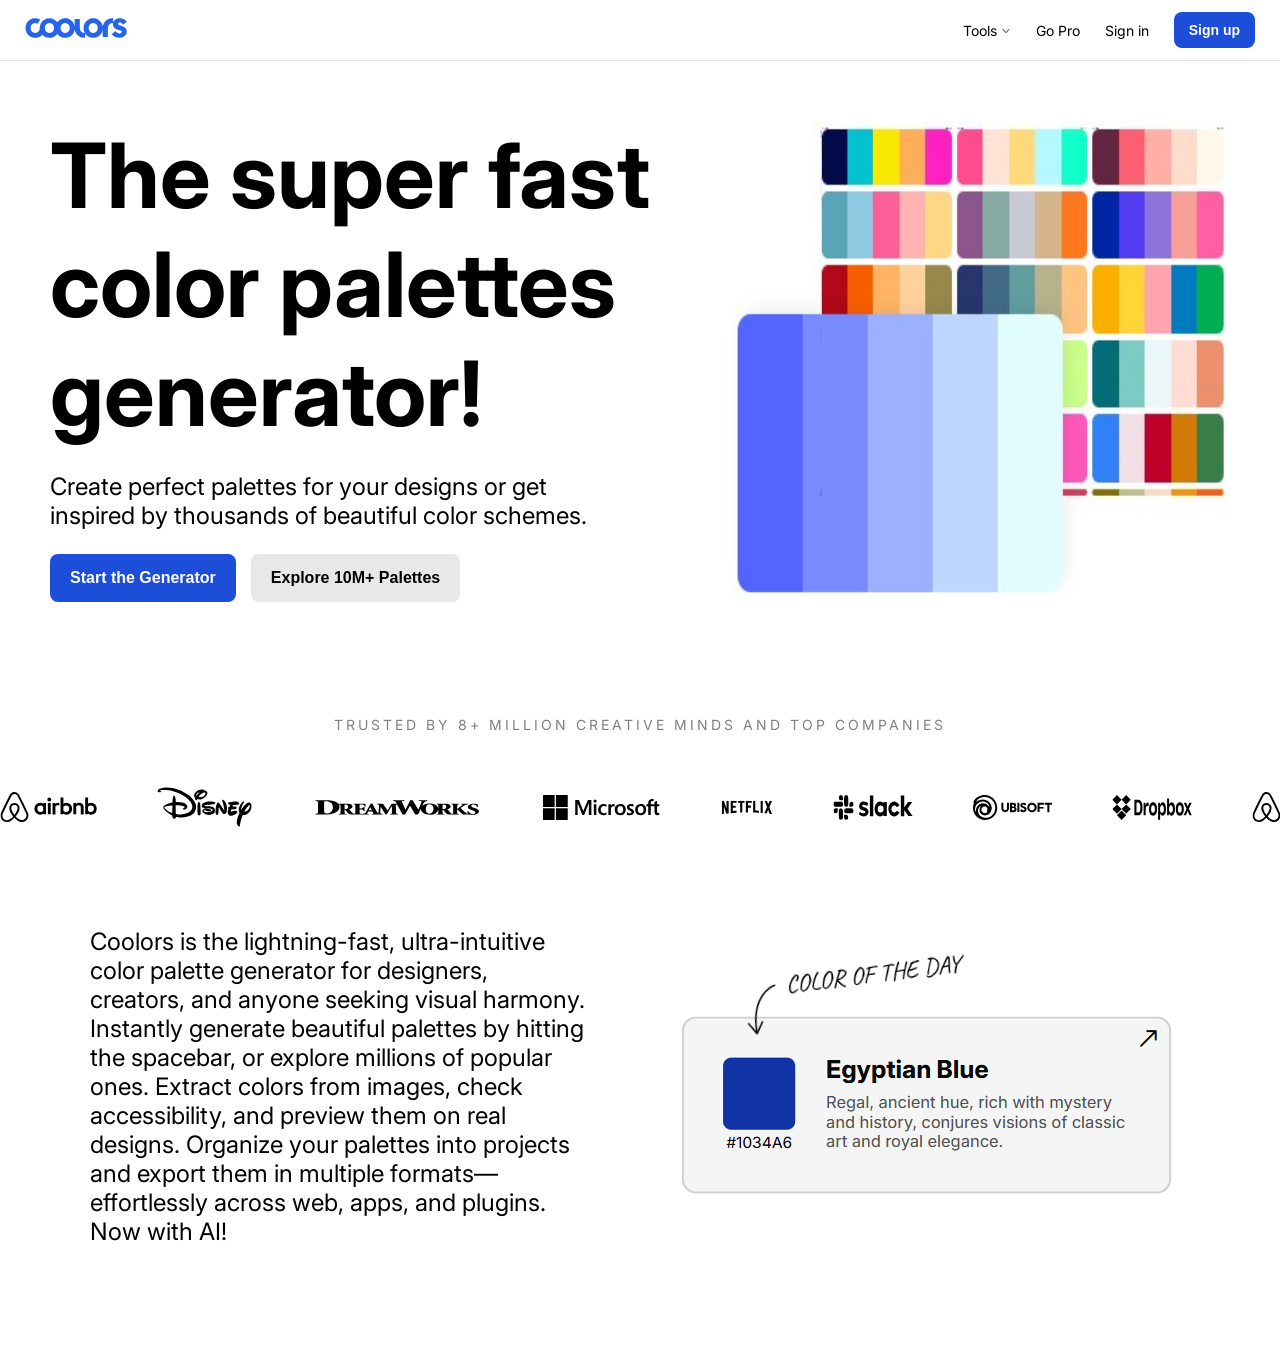
==== index.html @ 2a9045c5 "assignment continuation" ====
<!DOCTYPE html>
<html lang="en">


<head>
    <title>Coolors - The super fast color palettes generator!</title>
    <link rel="stylesheet" href="./style.css" >
    <link rel="preconnect" href="https://fonts.googleapis.com">
<link rel="preconnect" href="https://fonts.gstatic.com" crossorigin>
<link href="https://fonts.googleapis.com/css2?family=Inter:ital,opsz,wght@0,14..32,100..900;1,14..32,100..900&display=swap" rel="stylesheet">
</head>


<body>

 <!-- Header -->
    <header> 
        <div class="logo"> <img src="./images/logo.svg" alt="logo" > </div>
        <div class="navs">
            <nav> Tools  <img class="down" src="./images/down-arrow.png" width="10xp"> </nav>
            <nav> Go Pro </nav>
            <nav> Sign in </nav>
            <button> Sign up </button>
        </div>
        <img class="hamburger" src="./icons/hamburger.png" alt="hamburger">
    </header>
<!-- Header -->


<!-- Hero Section -->
    <main>
        <section class="herosection">
            <div class="herotext">
                <h1> The super fast <br>
                color palettes <br>
                generator! </h1>
                <p> Create perfect palettes for your designs or get <br> 
                inspired by thousands of beautiful color schemes. </p>
                <div class="herobutton">
                <button class="activebutton"> Start the Generator </button>
                <button class="inactivebutton"> Explore 10M+ Palettes </button>
                </div> 
            </div>
            <div class="heroimage">
                <img src="./images/hero.jpg" alt="Hero image">
            </div>
        </section>
<!-- Hero Section -->


<!-- Partners -->
    <div class="heading">
                <p> TRUSTED BY 8+ MILLION CREATIVE MINDS AND TOP COMPANIES </p>
            </div>
    <div class="brands">
                <img src="./images/airbnb.svg" alt="airbnb" width="100px" height="30px">
                <img src="./images/disney.svg" alt="disney" width="100px" height="40px">
                <img src="./images/dreamwork.svg" alt="dreamwork" width="170px" height="40px">
                <img src="./images/microsoft.svg" alt="microsoft" width="120px" height="25px">
                <img src="./images/netflix.svg" alt="netflix" width="80px" height="25px">
                <img src="./images/slack.svg" alt="slack" width="80px" height="25px">
                <img src="./images/ubisoft.svg" alt="ubisoft" width="80px" height="25px">
                <img src="./images/dropbox.svg" alt="dropbox" width="80px" height="25px">
                <img src="./images/airbnb.svg" alt="airbnb" width="100px" height="30px">
                <img src="./images/disney.svg" alt="disney" width="100px" height="40px">
                <img src="./images/dreamwork.svg" alt="dreamwork" width="170px" height="40px">
                <img src="./images/microsoft.svg" alt="microsoft" width="120px" height="25px">
                <img src="./images/netflix.svg" alt="netflix" width="80px" height="25px">
                <img src="./images/slack.svg" alt="slack" width="80px" height="25px">
                <img src="./images/ubisoft.svg" alt="ubisoft" width="80px" height="25px">
                <img src="./images/dropbox.svg" alt="dropbox" width="80px" height="25px">
            </div>
    <div class="body">
                <div class="bodytext">
                    Coolors is the lightning-fast, ultra-intuitive color palette generator for designers, creators, and anyone seeking visual harmony. Instantly generate beautiful palettes by hitting the spacebar, or explore millions of popular ones. Extract colors from images, check accessibility, and preview them on real designs. Organize your palettes into projects and export them in multiple formats—effortlessly across web, apps, and plugins. Now with AI!
                </div>
                <div class="bodyimage">
                    <img src="./images/partnersimage.png">
                </div>
             </div>


        <!-- <section class="partners">
          
            <div>
                OUR TOOLS, LOVED BY MILLIONS
            </div>
        </section>



    </main>  -->










</body>

</html>
---- style.css ----
body{
    margin: 0;
    font-family: "Inter", sans-serif;
}


/* HEADER */
header{
    /* background-color: green; */
    display: flex;
    justify-content: space-between;
    padding: 12px 25px;
    align-items: center;
    border-bottom: 1px solid #e5e5e5;
}

.logo{
    width: 120px;
}

.navs{
    /* background-color: black; */
    display: flex;
    gap: 25px;
    cursor: pointer;
    align-items: center;
    font-size: 14px;
}

button{
padding: 10px 15px;
font-size: 14px;
border-radius: 8px;
border: none;
color: white;
background-color: #1D4ED8;
cursor: pointer;
font-weight: 600;
}

.hamburger{
    width: 20px;
    display: none;
}

@media (max-width: 500px)
{
  .navs {display: none;}
  .hamburger {display: block;}
}
/* HEADER */


/* HERO SECTION */
.herosection{
    display: flex;
    justify-content: center;
    gap: 80px;
    align-content: center;
    margin: 60px 0;
    flex-wrap: wrap;
}

.herotext{
    gap: 20px;
    /* background-color: red; */


    h1{ font-size: 90px;
    margin: 0;}

    p{
        font-size: 24px;}

    .herobutton {
    display: flex;
    gap: 15px;}

    .activebutton{
    padding: 15px 20px;
    font-weight: bold;
    font-size: 16px; }

    .inactivebutton{
    padding: 15px 20px;
    font-weight: bold;
    font-size: 16px;
    background-color: #E8E8E8;
    color: black;}
}

.heroimage{
    width: 500px;
    background-color: black;

    img{
        width: 100%;
        display: block;
        height: 100%;
    }
}

@media (max-width: 500px)
{
    .herotext{ 
        text-align: left;
        h1{ 
            font-size: 58px;
            line-height: 0.9;
            font-weight: 900;}
        p{ font-size: 16px; line-height: 1.3;}
    }
    .heroimage{ 
        width: 550px;
        margin: 30px;}
}
/* HERO SECTION */ 


/* PARTNERS SECTION */
.heading{
    font-size: 14px;
    margin: 100px 0 40px 0;
    /* background-color: red; */
    display: flex;
    justify-content: center;
    letter-spacing: 3px;
    color: #808080;
}
@media (max-width: 500px)
{
    .headingtext{
        font-size: 8px;
        letter-spacing: 2px;}
}

.brands {
    display: flex;
    align-items: center;
    /* background-color: red; */
    gap: 60px;
    overflow-x: scroll;
}

.body{
    display: flex;
    justify-content: center;
    align-items: center;
    gap: 80px;
    margin: 100px 90px;

    
    .bodytext {
        width: 700px;
        font-size: 24px;
       }

}
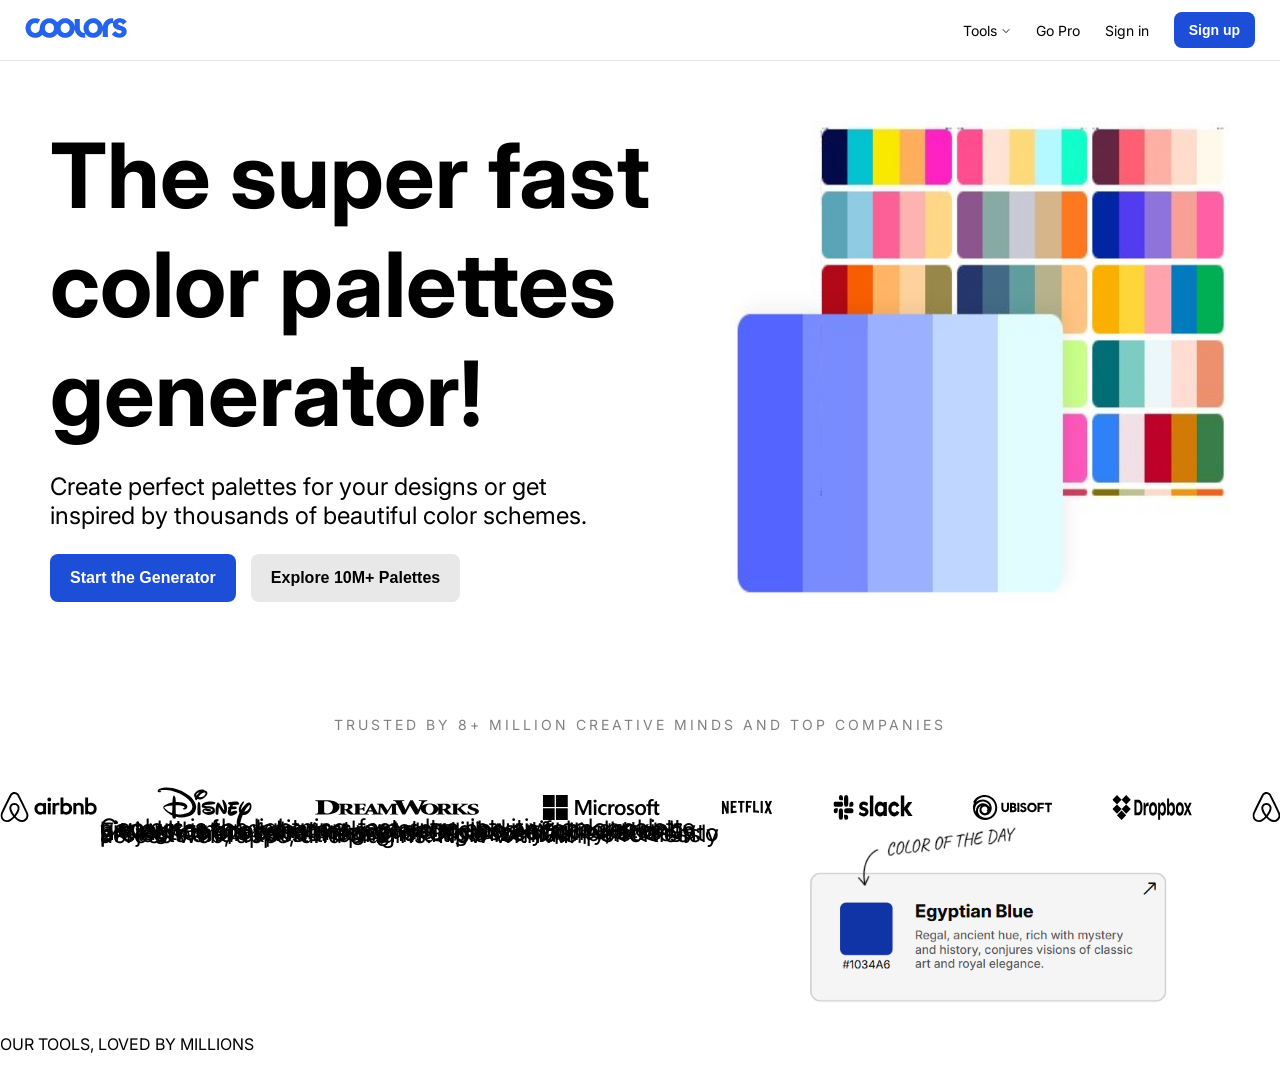
==== commit 2105d8e3: "continuation" ====
--- a/index.html
+++ b/index.html
@@ -70,17 +70,18 @@
                 <img src="./images/ubisoft.svg" alt="ubisoft" width="80px" height="25px">
                 <img src="./images/dropbox.svg" alt="dropbox" width="80px" height="25px">
             </div>
-    <div class="body">
-                <div class="bodytext">
+    <div class="partnersbody">
+                <div class="pbtext">
                     Coolors is the lightning-fast, ultra-intuitive color palette generator for designers, creators, and anyone seeking visual harmony. Instantly generate beautiful palettes by hitting the spacebar, or explore millions of popular ones. Extract colors from images, check accessibility, and preview them on real designs. Organize your palettes into projects and export them in multiple formats—effortlessly across web, apps, and plugins. Now with AI!
                 </div>
-                <div class="bodyimage">
+                <div class="pbimage">
                     <img src="./images/partnersimage.png">
                 </div>
              </div>
-
-
-        <!-- <section class="partners">
+     <div class="bottom text">
+                <p>OUR TOOLS, LOVED BY MILLIONS</p>
+            </div>
+<!-- <section class="partners">
           
             <div>
                 OUR TOOLS, LOVED BY MILLIONS
--- a/style.css
+++ b/style.css
@@ -127,9 +127,10 @@
     letter-spacing: 3px;
     color: #808080;
 }
+
 @media (max-width: 500px)
 {
-    .headingtext{
+    .heading{
         font-size: 8px;
         letter-spacing: 2px;}
 }
@@ -142,17 +143,26 @@
     overflow-x: scroll;
 }
 
-.body{
+
+
+.partnersbody {
     display: flex;
     justify-content: center;
-    align-items: center;
-    gap: 80px;
-    margin: 100px 90px;
+    gap: 70px;
 
-    
-    .bodytext {
-        width: 700px;
+    .pbtext{
         font-size: 24px;
-       }
-
+        width: 630px;
+        line-height: 1px;
+    }
+    .pbimage{
+        width: 380px;
+        background-color: red;
+    }
+        img {
+            width: 100%;
+            height: auto;
+            display: block;
+        }
+      
 }
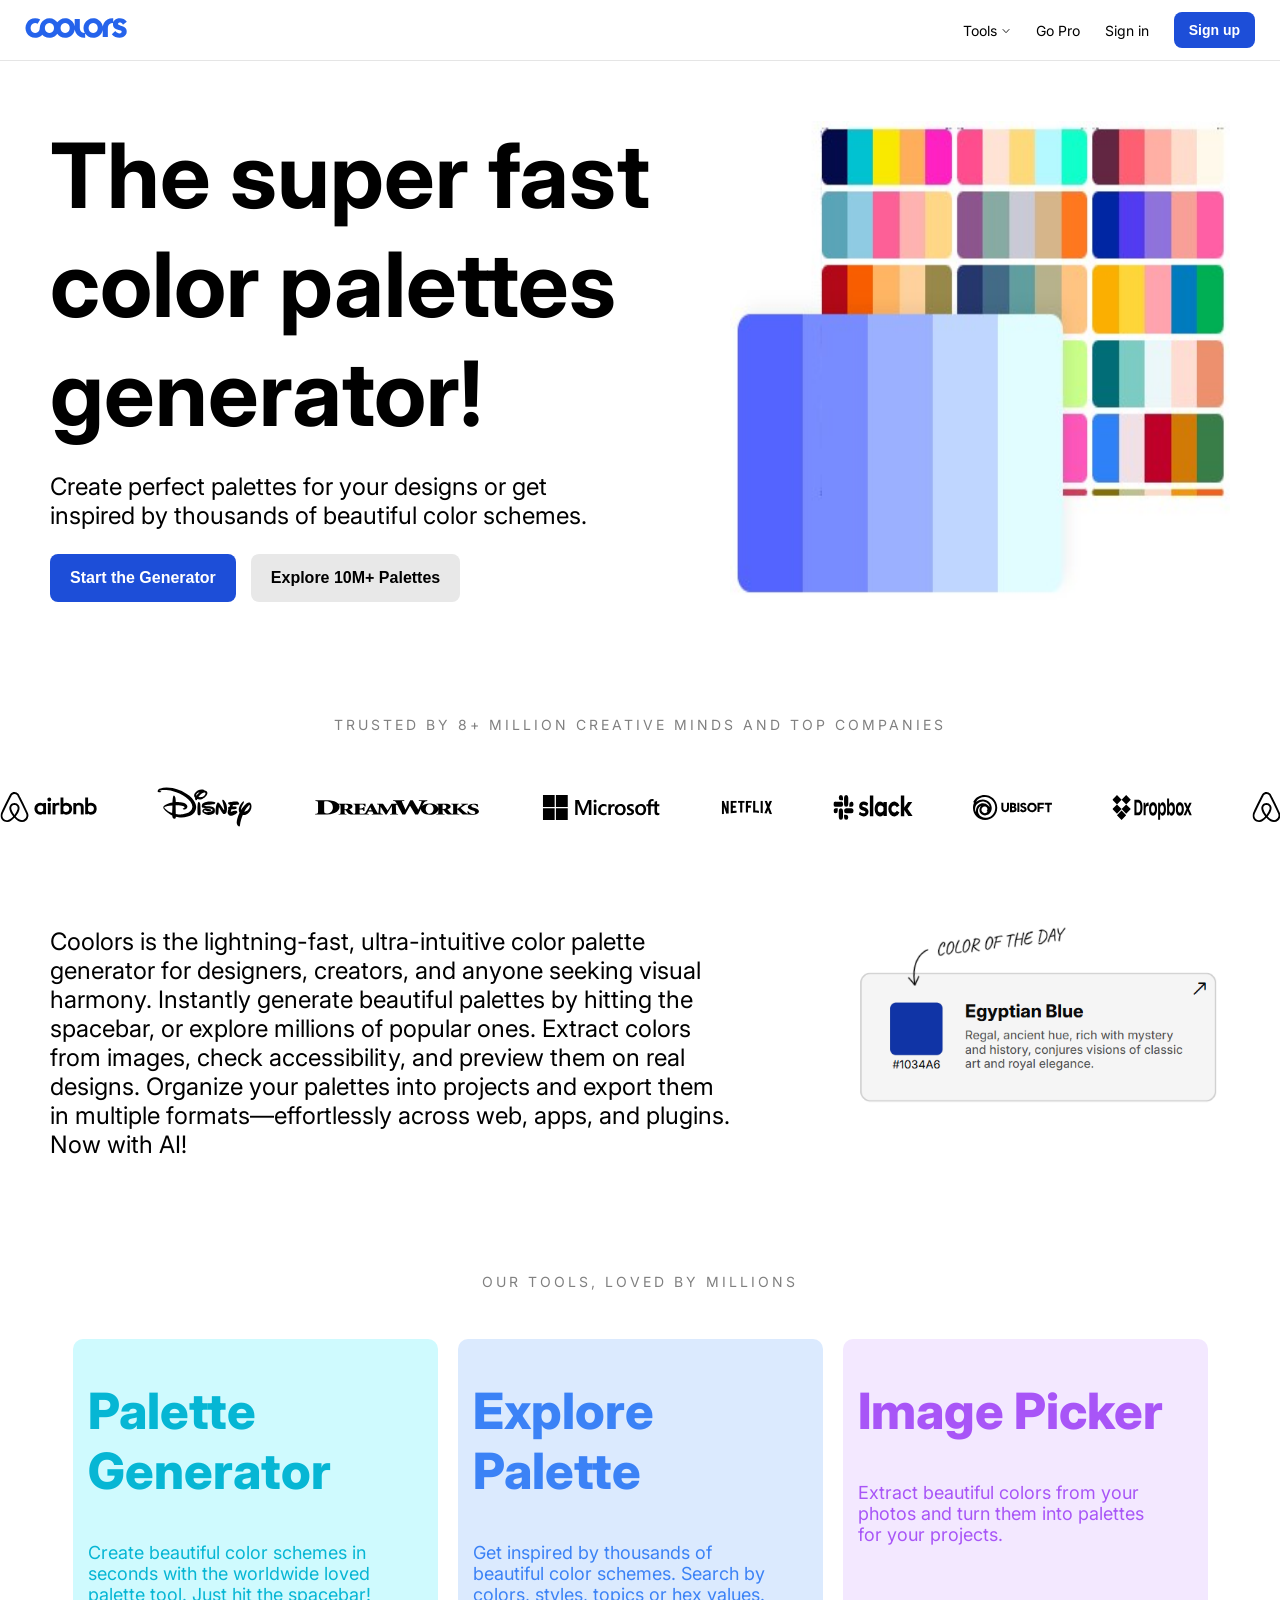
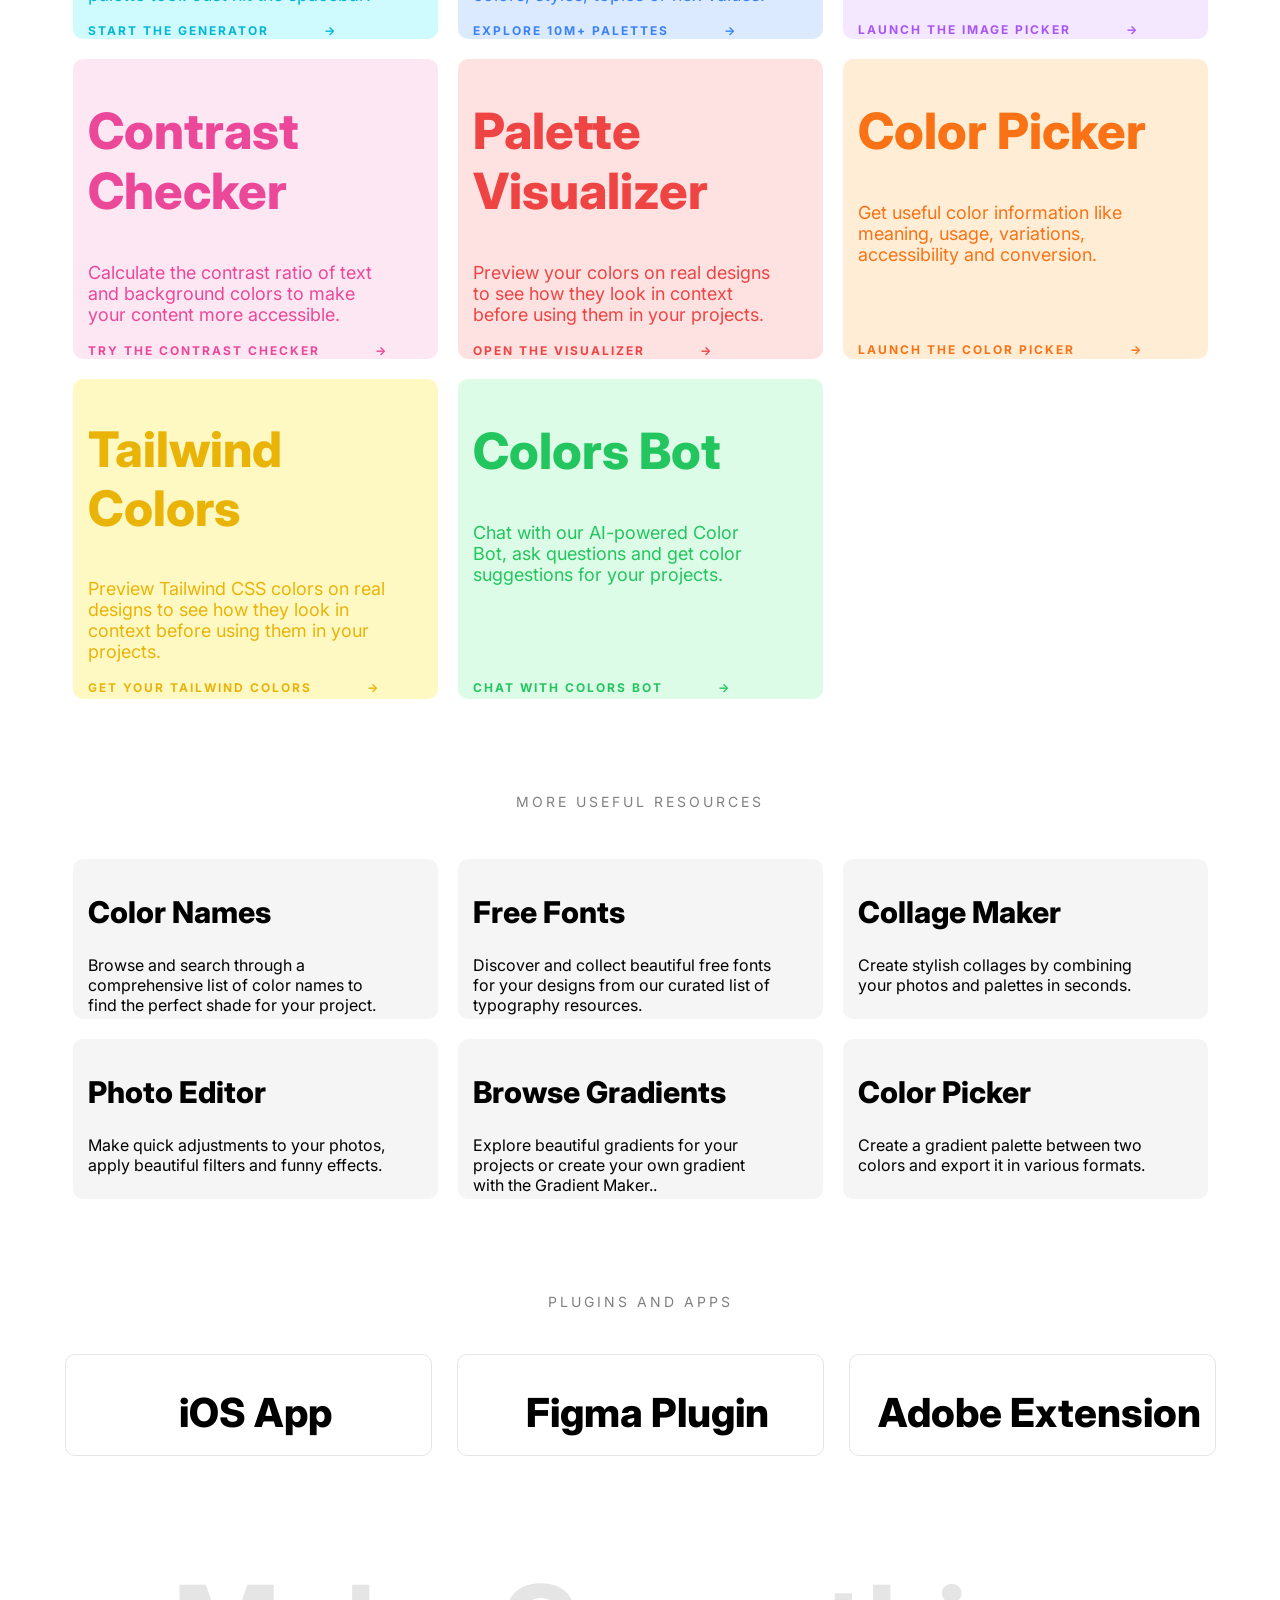
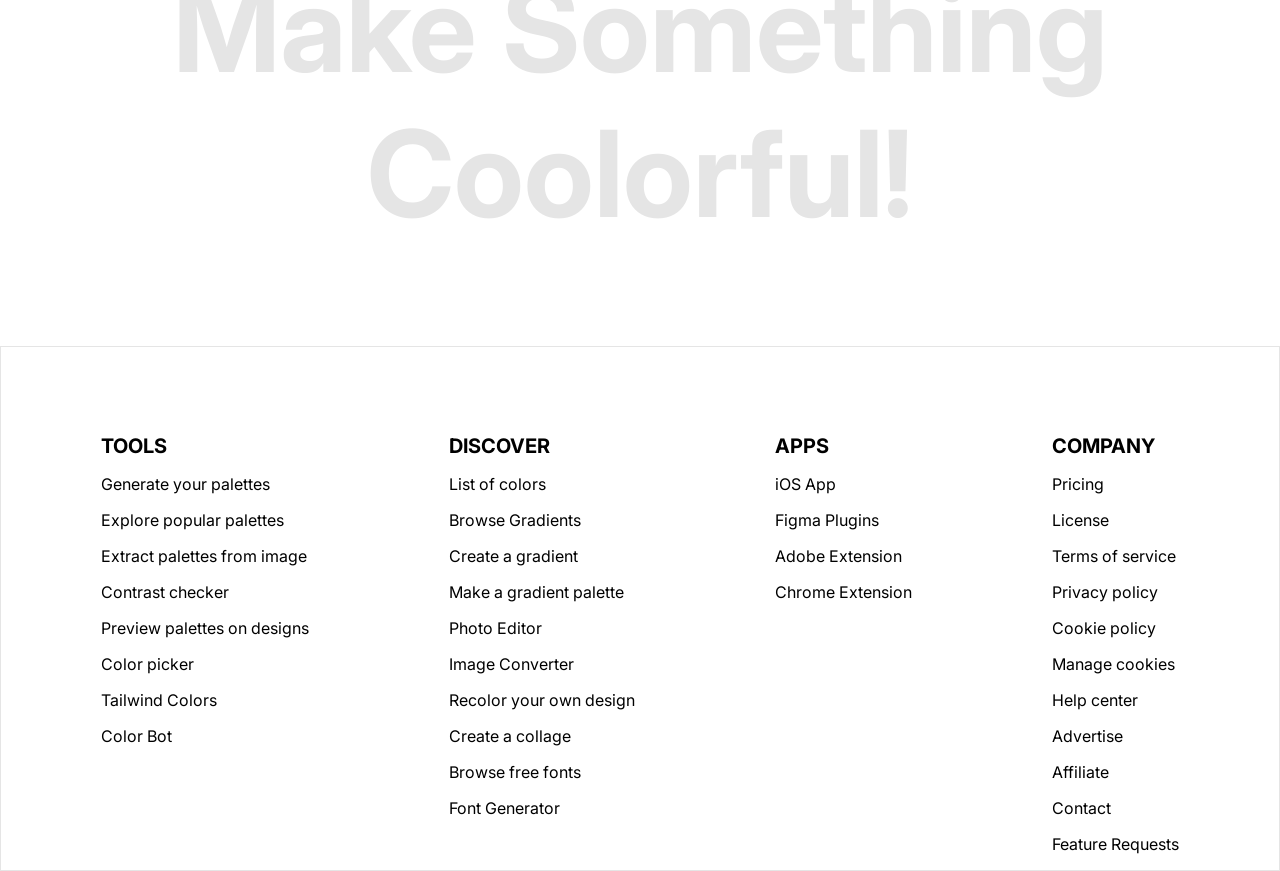
==== commit f3f4873b: "coolors assignmtn completion 1" ====
--- a/index.html
+++ b/index.html
@@ -3,6 +3,8 @@
 
 
 <head>
+    <meta charset="UTF-8">
+    <meta name="viewport" content="width=device-width, initial-scale=1.0">
     <title>Coolors - The super fast color palettes generator!</title>
     <link rel="stylesheet" href="./style.css" >
     <link rel="preconnect" href="https://fonts.googleapis.com">
@@ -49,10 +51,10 @@
 
 
 <!-- Partners -->
-    <div class="heading">
+        <div class="heading">
                 <p> TRUSTED BY 8+ MILLION CREATIVE MINDS AND TOP COMPANIES </p>
             </div>
-    <div class="brands">
+        <div class="brands">
                 <img src="./images/airbnb.svg" alt="airbnb" width="100px" height="30px">
                 <img src="./images/disney.svg" alt="disney" width="100px" height="40px">
                 <img src="./images/dreamwork.svg" alt="dreamwork" width="170px" height="40px">
@@ -70,7 +72,7 @@
                 <img src="./images/ubisoft.svg" alt="ubisoft" width="80px" height="25px">
                 <img src="./images/dropbox.svg" alt="dropbox" width="80px" height="25px">
             </div>
-    <div class="partnersbody">
+        <div class="partnersbody">
                 <div class="pbtext">
                     Coolors is the lightning-fast, ultra-intuitive color palette generator for designers, creators, and anyone seeking visual harmony. Instantly generate beautiful palettes by hitting the spacebar, or explore millions of popular ones. Extract colors from images, check accessibility, and preview them on real designs. Organize your palettes into projects and export them in multiple formats—effortlessly across web, apps, and plugins. Now with AI!
                 </div>
@@ -78,19 +80,215 @@
                     <img src="./images/partnersimage.png">
                 </div>
              </div>
-     <div class="bottom text">
+        <div class="bottomtext">
                 <p>OUR TOOLS, LOVED BY MILLIONS</p>
             </div>
-<!-- <section class="partners">
-          
-            <div>
-                OUR TOOLS, LOVED BY MILLIONS
-            </div>
-        </section>
-
-
-
-    </main>  -->
+<!-- Partners -->
+    
+        
+<!-- Cards -->
+    <section class="coloredcards">
+        <div class="card1">
+            <h1> Palette Generator </h1>
+            <p>Create beautiful color schemes in seconds with the worldwide 
+                loved palette tool. Just hit the spacebar! </p>
+            <h2> START THE GENERATOR &nbsp &nbsp &nbsp &nbsp &nbsp → </h2>
+        </div>
+
+        <div class="card2">
+            <h1> Explore Palette </h1>
+            <p>Get inspired by thousands of beautiful color schemes. 
+                Search by colors, styles, topics or hex values. </p>
+            <h2> EXPLORE 10M+ PALETTES &nbsp &nbsp &nbsp &nbsp &nbsp → </h2>
+        </div>
+
+        <div class="card3">
+            <h1> Image Picker </h1>
+            <p> Extract beautiful colors from your photos and turn them 
+                into palettes for your projects. </p>
+            <h2> LAUNCH THE IMAGE PICKER &nbsp &nbsp &nbsp &nbsp &nbsp → </h2>
+        </div>
+
+        <div class="card4">
+            <h1> Contrast Checker </h1>
+            <p> Calculate the contrast ratio of text and background colors
+                to make your content more accessible. </p>
+            <h2> TRY THE CONTRAST CHECKER &nbsp &nbsp &nbsp &nbsp &nbsp → </h2>
+        </div>
+
+        <div class="card5">
+            <h1> Palette Visualizer </h1>
+            <p> Preview your colors on real designs to see how they
+                look in context before using them in your projects. </p>
+            <h2> OPEN THE VISUALIZER &nbsp &nbsp &nbsp &nbsp &nbsp → </h2>
+        </div>
+
+        <div class="card6">
+            <h1> Color Picker </h1>
+            <p> Get useful color information like meaning, usage, 
+                variations, accessibility and conversion. </p>
+            <h2> LAUNCH THE COLOR PICKER &nbsp &nbsp &nbsp &nbsp &nbsp → </h2>
+        </div>
+
+        <div class="card7">
+            <h1> Tailwind Colors </h1>
+            <p>Preview Tailwind CSS colors on real designs to see how they 
+                look in context before using them in your projects. </p>
+            <h2> GET YOUR TAILWIND COLORS &nbsp &nbsp &nbsp &nbsp &nbsp → </h2>
+        </div>
+
+        <div class="card8">
+            <h1> Colors Bot </h1>
+            <p> Chat with our AI-powered Color Bot, ask questions and get 
+                color suggestions for your projects. </p>
+            <h2> CHAT WITH COLORS BOT &nbsp &nbsp &nbsp &nbsp &nbsp → </h2>
+        </div>
+    </section>
+<!-- Cards -->
+
+
+<!-- Small Cards -->
+        <div class="scheading">
+                <p> MORE USEFUL RESOURCES </p>
+            </div>
+
+    <section class="smallcards">    
+        <div class="scard1">
+            <h1> Color Names </h1>
+            <p> Browse and search through a comprehensive list of color 
+                names to find the perfect shade for your project. </p>
+        </div>
+
+        <div class="scard2">
+            <h1> Free Fonts </h1>
+            <p> Discover and collect beautiful free fonts for your 
+                designs from our curated list of typography resources. </p>
+        </div>
+
+        <div class="scard3">
+            <h1> Collage Maker </h1>
+            <p> Create stylish collages by combining your photos 
+                and palettes in seconds. </p>
+        </div>
+
+        <div class="scard4">
+            <h1> Photo Editor </h1>
+            <p> Make quick adjustments to your photos, apply beautiful filters 
+                and funny effects. </p>
+        </div>
+
+        <div class="scard5">
+            <h1> Browse Gradients </h1>
+            <p> Explore beautiful gradients for your projects or create your 
+                own gradient with the Gradient Maker.. </p>
+        </div>
+
+        <div class="scard6">
+            <h1> Color Picker </h1>
+            <p> Create a gradient palette between two colors and export it in various formats. </p>
+        </div>
+    </section>
+<!-- Small Cards -->
+
+
+<!-- Plugins -->
+        <div class="pheading">
+                <p> PLUGINS AND APPS </p>
+            </div>
+
+    <section class="plugins">
+        <div class="pcard1">
+            <h1> iOS App </h1>
+        </div>
+
+        <div class="pcard2">
+            <h1> Figma Plugin </h1>
+        </div>
+
+        <div class="pcard3">
+            <h1> Adobe Extension </h1>
+        </div>
+
+    </section>
+<!-- Plugins -->
+
+
+    <div class="prefooter">
+        <h1> Make Something Coolorful! </h1>
+    </div>
+
+
+<!-- Footer -->
+    <section class="footer">
+        <div class="tools">
+            <h1>TOOLS</h1>
+                <p>Generate your palettes</p>
+                <p>Explore popular palettes</p>
+                <p>Extract palettes from image</p>
+                <p>Contrast checker</p>
+                <p>Preview palettes on designs</p>
+                <p>Color picker</p>
+                <p>Tailwind Colors</p>
+                <p>Color Bot</p>
+        </div>
+
+        <div class="discover">
+            <h1>DISCOVER</h1>
+                <p>List of colors</p>
+                <p>Browse Gradients</p>
+                <p>Create a gradient</p>
+                <p>Make a gradient palette</p>
+                <p>Photo Editor</p>
+                <p>Image Converter</p>
+                <p>Recolor your own design</p>
+                <p>Create a collage</p>
+                <p>Browse free fonts</p>
+                <p>Font Generator</p>
+        </div>
+
+        <div class="apps">
+            <h1>APPS</h1>
+                <p>iOS App</p>
+                <p>Figma Plugins</p>
+                <p>Adobe Extension</p>
+                <p>Chrome Extension</p>
+        </div>
+
+        <div class="company">
+            <h1>COMPANY</h1>
+                <p>Pricing</p>
+                <p>License</p>
+                <p>Terms of service</p>
+                <p>Privacy policy</p>
+                <p>Cookie policy</p>
+                <p>Manage cookies</p>
+                <p>Help center</p>
+                <p>Advertise</p>
+                <p>Affiliate</p>
+                <p>Contact</p>
+                <p>Feature Requests</p>
+        </div>
+    </section>
+
+
+
+
+
+
+
+
+
+
+
+
+
+
+
+
+
+
+
+    </main> 
 
 
 
--- a/style.css
+++ b/style.css
@@ -102,6 +102,11 @@
 
 @media (max-width: 500px)
 {
+    .herosection
+    {
+        gap: 0;
+        margin: 20px 0;
+    }
     .herotext{ 
         text-align: left;
         h1{ 
@@ -127,42 +132,648 @@
     letter-spacing: 3px;
     color: #808080;
 }
-
 @media (max-width: 500px)
 {
     .heading{
-        font-size: 8px;
-        letter-spacing: 2px;}
-}
+        letter-spacing: 2px;
+        width: 360px;
+        /* background-color: red; */
+        text-align: center;
+        margin: auto;
+        margin-bottom: 20px;
+    }
+}
+
 
 .brands {
     display: flex;
     align-items: center;
     /* background-color: red; */
     gap: 60px;
-    overflow-x: scroll;
-}
-
+    overflow-x: hidden;
+    animation: scroll 8s linear infinite;
+}
+@keyframes scroll {
+    from {transform: translateX(0);}
+    to {transform: translateX(-10%);}
+}
 
 
 .partnersbody {
     display: flex;
     justify-content: center;
-    gap: 70px;
+    gap: 120px;
+    margin: 100px 0;
 
     .pbtext{
         font-size: 24px;
-        width: 630px;
-        line-height: 1px;
+        width: 680px;
     }
     .pbimage{
         width: 380px;
-        background-color: red;
-    }
-        img {
+        /* background-color: red; */
+    }
+    img {
             width: 100%;
             height: auto;
             display: block;
+    }  
+}
+@media (max-width: 500px)
+{
+    .partnersbody{
+        flex-wrap: wrap;
+        margin: 60px 0 10px 0;
+        gap: 0;
+
+        .pbtext{
+            width: 400px;
+            font-size: 21px;
+            line-height: 1.4;
         }
-      
+
+        .pbimage{
+            margin: 40px 0;
+            /* background-color: red; */
+        }
+    }
+
+}
+
+
+.bottomtext{
+    font-size: 14px;
+    /* background-color: red; */
+    display: flex;
+    justify-content: center;
+    letter-spacing: 3px;
+    color: #808080;
+}
+@media (max-width: 500px)
+{
+    .bottomtext{
+        font-size: 14px;
+        letter-spacing: 2px;
+        margin: 0;
+        /* background-color: red; */
+    }
+}
+/* PARTNERS SECTION */
+
+
+/* COLORED CARDS */
+.card1{
+    background-color: #CFFAFE;
+    color: #06B6D4;
+    border-radius: 10px;
+    align-items: center;
+    padding-left: 15px;
+    width: 350px;
+    height: 300px;
+
+    h1{
+        font-size: 50px;
+        font-weight: 800;}
+
+    p{
+        font-size: 18px;
+        width: 300px;}
+    h2{
+        font-size: 12px;
+        letter-spacing: 2px;
+    }
+}
+.card1:hover{
+    background-color: #06B6D4;
+    color: white;
+}
+
+.card2{
+    background-color: #DBEAFE;
+    color: #3B82F6;
+    border-radius: 10px;
+    align-items: center;
+    padding-left: 15px;
+    width: 350px;
+    height: 300px;
+
+    h1{
+        font-size: 50px;
+        font-weight: 800;}
+
+    p{
+        font-size: 18px;
+        width: 300px;}
+    h2{
+        font-size: 12px;
+        letter-spacing: 2px;
+    }
+}
+.card2:hover{
+    background-color:#3B82F6;
+    color: white;
+}
+
+.card3{
+    background-color: #F3E8FF;
+    color: #A855F7;
+    border-radius: 10px;
+    align-items: center;
+    padding-left: 15px;
+    width: 350px;
+    height: 300px;
+
+    h1{
+        font-size: 50px;
+        font-weight: 800;}
+
+    p{
+        font-size: 18px;
+        width: 300px; }
+    h2{
+        font-size: 12px;
+        letter-spacing: 2px;
+        margin-top: 77px;
+    }
+}
+.card3:hover{
+    background-color:#A855F7;
+    color: white;
+}
+
+.card4{
+    background-color: #FCE7F3;
+    color: #EC4899;
+    border-radius: 10px;
+    align-items: center;
+    padding-left: 15px;
+    width: 350px;
+    height: 300px;
+
+    h1{
+        font-size: 50px;
+        font-weight: 800;}
+
+    p{
+        font-size: 18px;
+        width: 300px;}
+    h2{
+        font-size: 12px;
+        letter-spacing: 2px;
+    }
+}
+.card4:hover{
+    background-color:#EC4899;
+    color: white;
+}
+
+.card5{
+    background-color: #FEE2E2;
+    color: #EF4444;
+    border-radius: 10px;
+    align-items: center;
+    padding-left: 15px;
+    width: 350px;
+    height: 300px;
+
+    h1{
+        font-size: 50px;
+        font-weight: 800;}
+
+    p{
+        font-size: 18px;
+        width: 300px;}
+    h2{
+        font-size: 12px;
+        letter-spacing: 2px;
+    }
+}
+.card5:hover{
+    background-color:#EF4444;
+    color: white;
+}
+
+.card6{
+    background-color: #FFEDD5;
+    color: #F97316;
+    border-radius: 10px;
+    align-items: center;
+    padding-left: 15px;
+    width: 350px;
+    height: 300px;
+
+    h1{
+        font-size: 50px;
+        font-weight: 800;}
+
+    p{
+        font-size: 18px;
+        width: 300px;}
+    h2{
+        font-size: 12px;
+        letter-spacing: 2px;
+        margin-top: 77px;
+    }
+}
+.card6:hover{
+    background-color:#F97316;
+    color: white;
+}
+
+.card7{
+    background-color: #FEF9C3;
+    color: #EAB308;
+    border-radius: 10px;
+    align-items: center;
+    padding-left: 15px;
+    width: 350px;
+    height: 320px;
+
+    h1{
+        font-size: 49px;
+        font-weight: 800;}
+
+    p{
+        font-size: 18px;
+        width: 300px;}
+    h2{
+        font-size: 12px;
+        letter-spacing: 2px;
+    }
+}
+.card7:hover{
+    background-color:#EAB308;
+    color: white;
+}
+
+.card8{
+    background-color: #DCFCE7;
+    color: #22C55E;
+    border-radius: 10px;
+    align-items: center;
+    padding-left: 15px;
+    width: 350px;
+    height: 320px;
+
+    h1{
+        font-size: 50px;
+        font-weight: 800;}
+
+    p{
+        font-size: 18px;
+        width: 300px;}
+    h2{
+        font-size: 12px;
+        letter-spacing: 2px;
+        margin-top: 95px;
+    }
+}
+.card8:hover{
+    background-color:#22C55E;
+    color: white;
+}
+
+.coloredcards{
+    display: grid;
+    grid-template-columns: repeat(3, 1fr);
+    gap: 20px;
+    margin: 35px 100px 80px;
+    justify-content: center;
+}
+
+@media (max-width: 500px)
+{
+    .coloredcards{
+        grid-template-columns: 1fr;
+        justify-content: center;
+    }
+}
+/* COLORED CARDS */
+
+
+/* SMALL CARDS */
+.scheading{
+    font-size: 14px;
+    /* background-color: red; */
+    display: flex;
+    justify-content: center;
+    letter-spacing: 3px;
+    color: #808080;
+}
+@media (max-width: 500px)
+{
+    .scheading{
+        font-size: 14px;
+        letter-spacing: 2px;
+        margin: 0;
+        /* background-color: red; */
+    }
+}
+
+.scard1{
+    background-color: #F5F5F5;
+    color: #000000;
+    border-radius: 10px;
+    padding-left: 15px;
+    width: 350px;
+    height: 160px;
+
+    h1{
+        font-size: 30px;
+        font-weight: 800;
+        padding-top: 10px;
+    }
+
+    p{
+        font-size: 16px;
+        width: 300px;}
+}
+.scard1:hover{
+    background-color: #E5E5E5;
+    color: #000000;
+}
+
+.scard2{
+    background-color: #F5F5F5;
+    color: #000000;
+    border-radius: 10px;
+    padding-left: 15px;
+    width: 350px;
+    height: 160px;
+
+    h1{
+        font-size: 30px;
+        font-weight: 800;
+        padding-top: 10px;
+    }
+
+    p{
+        font-size: 16px;
+        width: 300px;}
+}
+.scard2:hover{
+    background-color: #E5E5E5;
+    color: #000000;
+}
+
+.scard3{
+    background-color: #F5F5F5;
+    color: #000000;
+    border-radius: 10px;
+    padding-left: 15px;
+    width: 350px;
+    height: 160px;
+
+    h1{
+        font-size: 30px;
+        font-weight: 800;
+        padding-top: 10px;
+    }
+
+    p{
+        font-size: 16px;
+        width: 300px;}
+}
+.scard3:hover{
+    background-color: #E5E5E5;
+    color: #000000;
+}
+
+.scard4{
+    background-color: #F5F5F5;
+    color: #000000;
+    border-radius: 10px;
+    padding-left: 15px;
+    width: 350px;
+    height: 160px;
+
+    h1{
+        font-size: 30px;
+        font-weight: 800;
+        padding-top: 10px;
+    }
+
+    p{
+        font-size: 16px;
+        width: 300px;}
+}
+.scard4:hover{
+    background-color: #E5E5E5;
+    color: #000000;
+}
+
+.scard5{
+    background-color: #F5F5F5;
+    color: #000000;
+    border-radius: 10px;
+    padding-left: 15px;
+    width: 350px;
+    height: 160px;
+
+    h1{
+        font-size: 30px;
+        font-weight: 800;
+        padding-top: 10px;
+    }
+
+    p{
+        font-size: 16px;
+        width: 300px;}
+}
+.scard5:hover{
+    background-color: #E5E5E5;
+    color: #000000;
+}
+
+.scard6{
+    background-color: #F5F5F5;
+    color: #000000;
+    border-radius: 10px;
+    padding-left: 15px;
+    width: 350px;
+    height: 160px;
+
+    h1{
+        font-size: 30px;
+        font-weight: 800;
+        padding-top: 10px;
+    }
+
+    p{
+        font-size: 16px;
+        width: 300px;}
+}
+.scard6:hover{
+    background-color: #E5E5E5;
+    color: #000000;
+}
+
+.smallcards{
+    display: grid;
+    grid-template-columns: repeat(3, 1fr);
+    gap: 20px;
+    margin: 35px 100px 80px;
+    justify-content: center;
+}
+
+@media (max-width: 500px)
+{
+    .smallcards{
+        grid-template-columns: 1fr;
+        justify-content: center;
+    }
+}
+/* SMALL CARDS */
+
+
+/* PLUGINS */
+.pheading{
+    font-size: 14px;
+    /* background-color: red; */
+    display: flex;
+    justify-content: center;
+    letter-spacing: 3px;
+    color: #808080;
+}
+@media (max-width: 500px)
+{
+    .pheading{
+        font-size: 14px;
+        letter-spacing: 2px;
+        margin-bottom: 0;
+        /* background-color: red; */
+    }
+}
+
+.pcard1{
+    background-color: #FFFFFF;
+    color: #000000;
+    border-radius: 10px;
+    border: 1.5px solid #E5E5E5;
+    padding-left: 15px;
+    width: 350px;
+    height: 100px;
+    transition: transform 0.3s ease;
+
+    h1{
+        font-size: 40px;
+        font-weight: 800;
+        text-align: center;
+    }
+}
+.pcard1:hover{
+    /* background-color: #E5E5E5; */
+    color: #000000;
+    cursor: pointer;
+    transform: scale(1.05);
+}
+
+.pcard2{
+    background-color: #FFFFFF;
+    color: #000000;
+    border-radius: 10px;
+    border: 1.5px solid #E5E5E5;
+    padding-left: 15px;
+    width: 350px;
+    height: 100px;
+    transition: transform 0.3s ease;
+
+    h1{
+        font-size: 40px;
+        font-weight: 800;
+        text-align: center;
+    }
+}
+.pcard2:hover{
+    /* background-color: #E5E5E5; */
+    color: #000000;
+    cursor: pointer;
+    transform: scale(1.05);
+}
+
+.pcard3{
+    background-color: #FFFFFF;
+    color: #000000;
+    border-radius: 10px;
+    border: 1.5px solid #E5E5E5;
+    padding-left: 15px;
+    width: 350px;
+    height: 100px;
+    transition: transform 0.3s ease;
+
+    h1{
+        font-size: 40px;
+        font-weight: 800;
+        text-align: center;
+    }
+}
+.pcard3:hover{
+    /* background-color: #E5E5E5; */
+    color: #000000;
+    cursor: pointer;
+    transform: scale(1.05);
+}
+
+.plugins{
+    display: flex;
+    flex-direction: row;
+    justify-content: center;
+    gap: 25px;
+    margin-top: 30px;
+}
+
+@media (max-width: 500px)
+{
+    .plugins{
+        flex-wrap: wrap;
+    }
+}
+
+
+.prefooter{
+    font-size: 60px;
+    text-align: center;
+    color: #E5E5E5;
+    margin: 100px;
+    font-weight: 0
+}
+
+.prefooter:hover{
+    cursor: pointer;
+    color: pink
+}
+
+@media (max-width: 500px)
+{
+    .prefooter{
+        flex-wrap: wrap;
+        font-size: 30px;
+    }
+}
+
+
+.footer {
+    display: flex;
+    flex-direction: row;
+    justify-content: space-evenly;
+    align-content: center;
+    gap: 40px;
+    border: 1px solid #E5E5E5;
+    padding-top: 70px;
+
+    h1{
+        font-size: 20px;
+    }
+}
+
+@media (max-width: 500px)
+{
+    .footer{
+        /* background-color: red; */
+        flex-wrap: wrap;
+        flex-direction: column;
+        align-items: flex-start;
+        padding: 50px;
+        justify-content: flex-end;
+    }
 }
